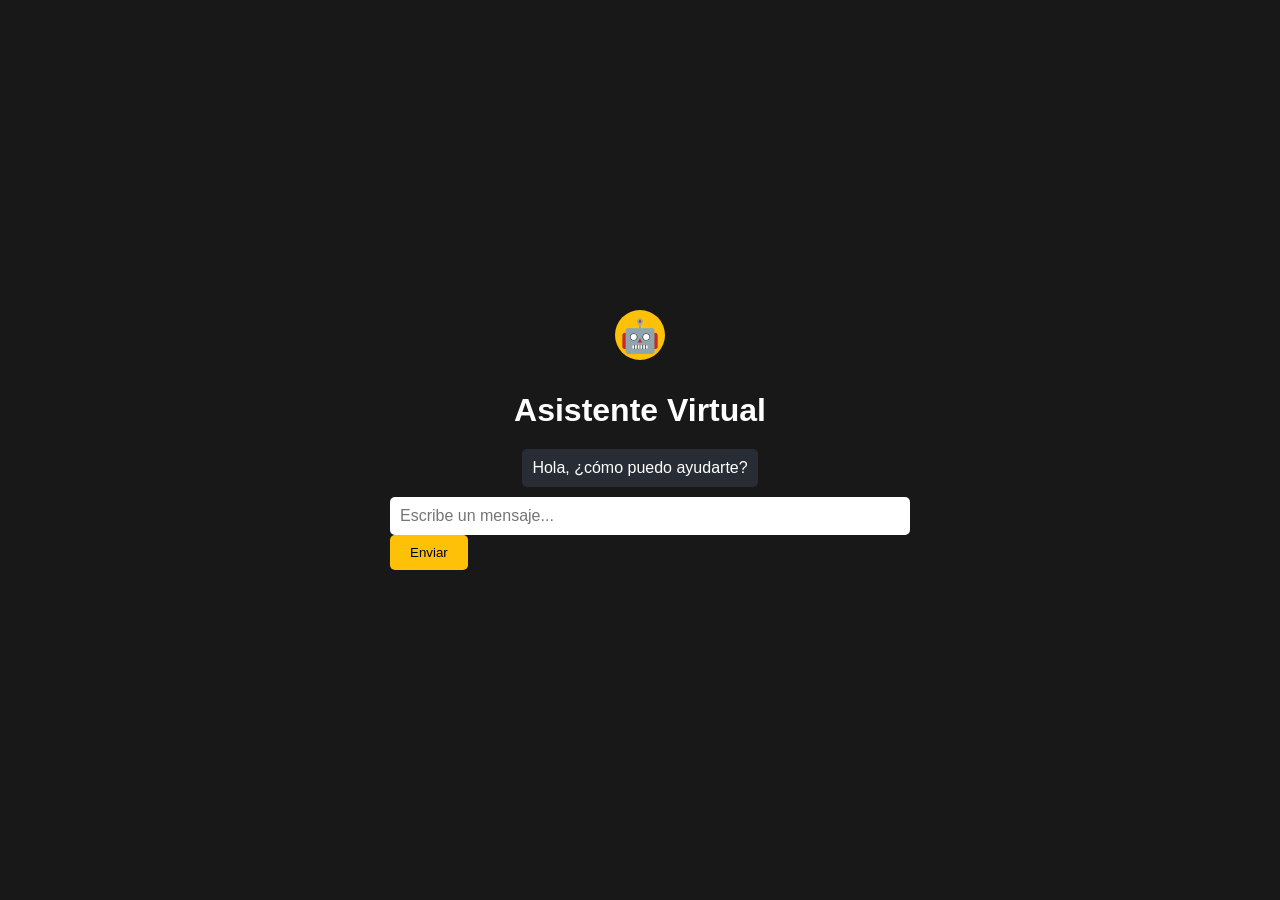
==== index.html @ 805182fa "chatbot" ====
<!DOCTYPE html>
<html lang="en">
<head>
    <meta charset="UTF-8">
    <meta name="viewport" content="width=device-width, initial-scale=1.0">
    <title>Asistente Virtual</title>
    <link rel="stylesheet" href="styles.css">
</head>
<body>
    <div class="container">
        <div class="avatar">
            
                <h1>🤖</h1>
            
        </div>
        <h1>Asistente Virtual</h1>
        <div class="chat-box" id="chat-box">
            <div class="message bot-message">
                Hola, ¿cómo puedo ayudarte?
            </div>
        </div>
        <div class="input-container">
            <input type="text" id="user-input" placeholder="Escribe un mensaje...">
            <button class="boton" onclick="sendMessage()">Enviar</button>
        </div>
    </div>
    <script src="scripts.js" defer></script>
</body>
</html>
---- styles.css ----
body {
    background-color: #181818;
    color: #fff;
    font-family: sans-serif;
    margin: 0;
    padding: 0;
}

.container {
    display: flex;
    flex-direction: column;
    align-items:center;
    justify-content:center;
    height: 100vh;
}

.avatar {
    width: 50px;
    height: 50px;
    border-radius: 50%;
    background-color: #FFC107;
    display: flex;
    align-items: center;
    justify-content: center;
    margin-bottom: 10px;
}

.avatar .face {
    width: 30px;
    height: 30px;
    border-radius: 50%;
    background-color: #FFF;
    display: flex;
    align-items: center;
    justify-content: center;
}

.avatar .face::before {
    content: '';
    display: block;
    width: 10px;
    height: 10px;
    background-color: #000;
    border-radius: 50%;
    margin: 5px auto;
}

h1 {
    margin-bottom: 20px;
}

.message user-mesage {

    background-color: #adb9d1;
    padding: 10px;
    border-radius: 5px;
    margin-bottom: 10px;
}

.message {
    background-color: #282C34;
    padding: 10px;
    border-radius: 5px;
    margin-bottom: 10px;

}

.input-container {
    width: 100%;
    max-width: 500px;
    margin-bottom: 20px;
}

input[type="text"] { width: 100%;
    padding: 10px;
    border: none;
    border-radius: 5px;
    font-size: 16px;
}

button {
    background-color: #FFC107;
    padding: 10px 20px;
    border: none;
    display: inline-block;
    border-radius: 5px;
    cursor: pointer;
    transition: background-color 0.3s;
}

input[type="submit"]:hover {
    background-color: #FFA07A;
}
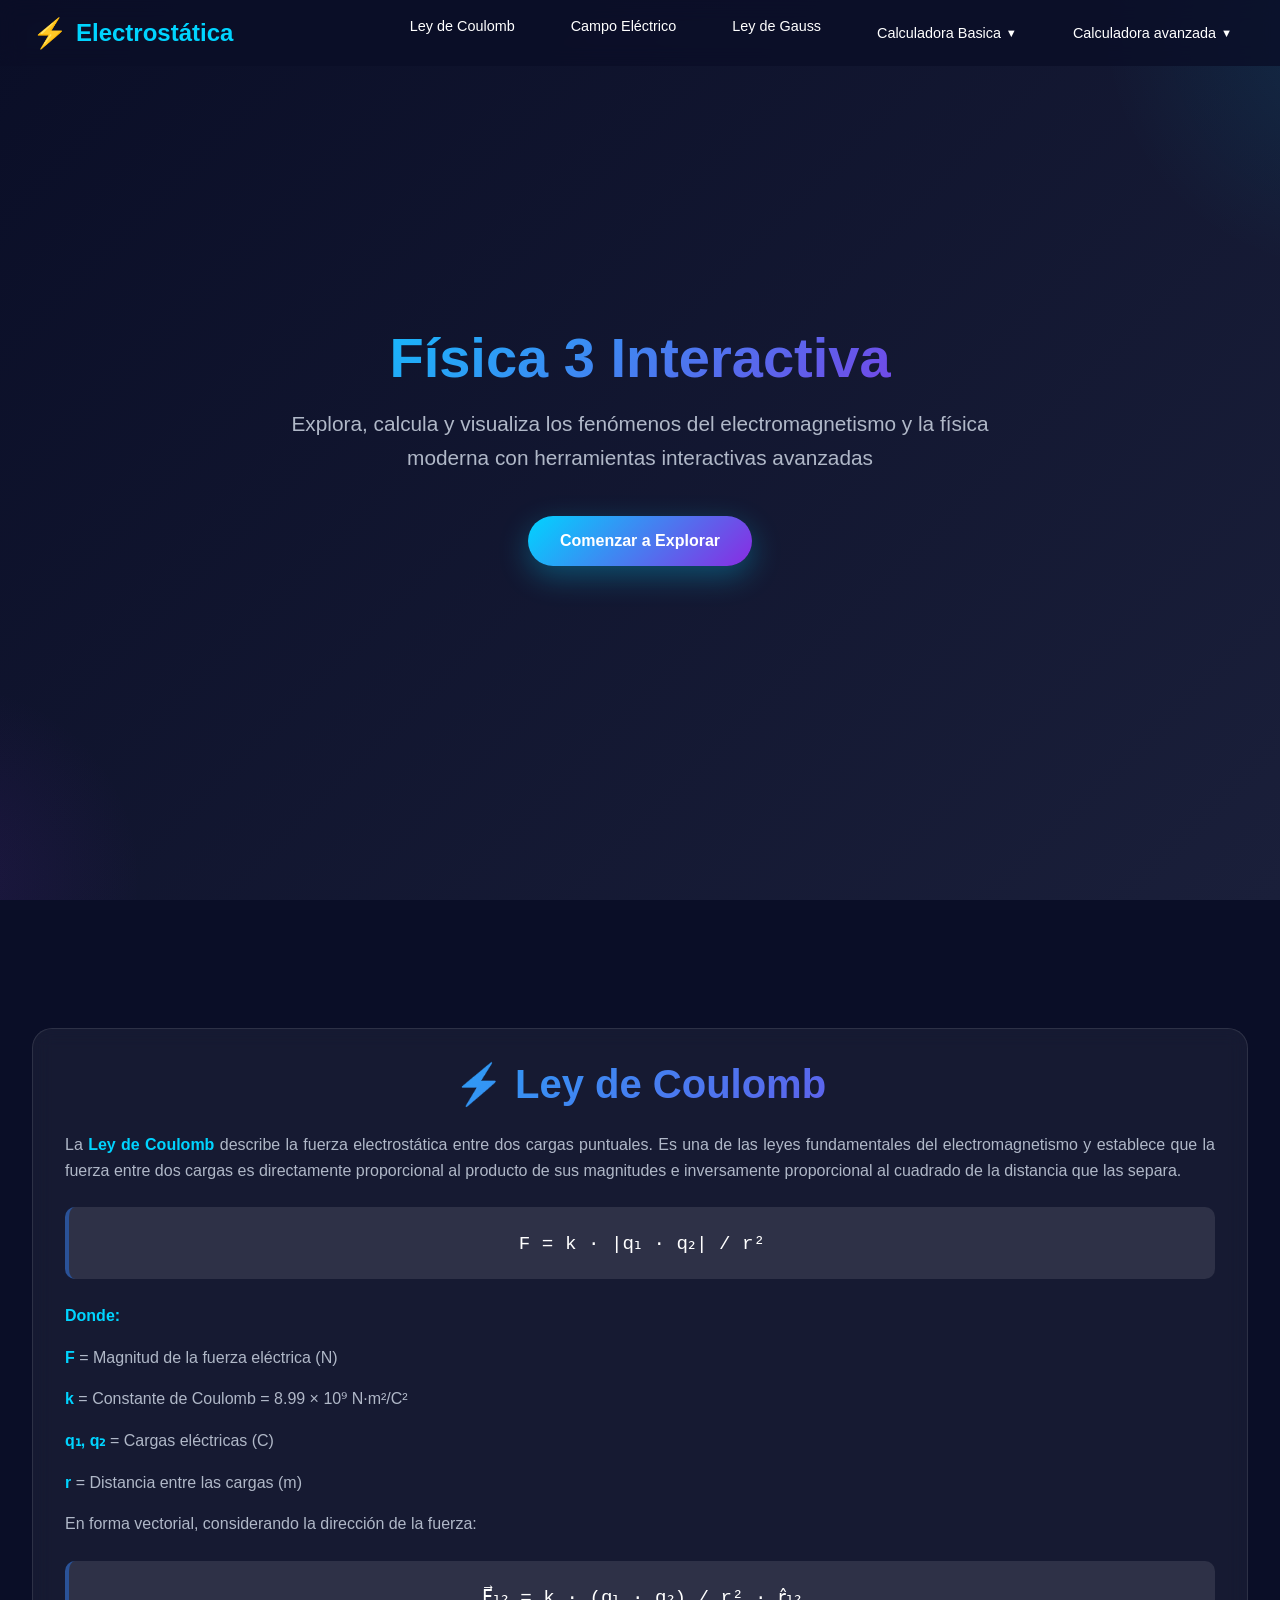
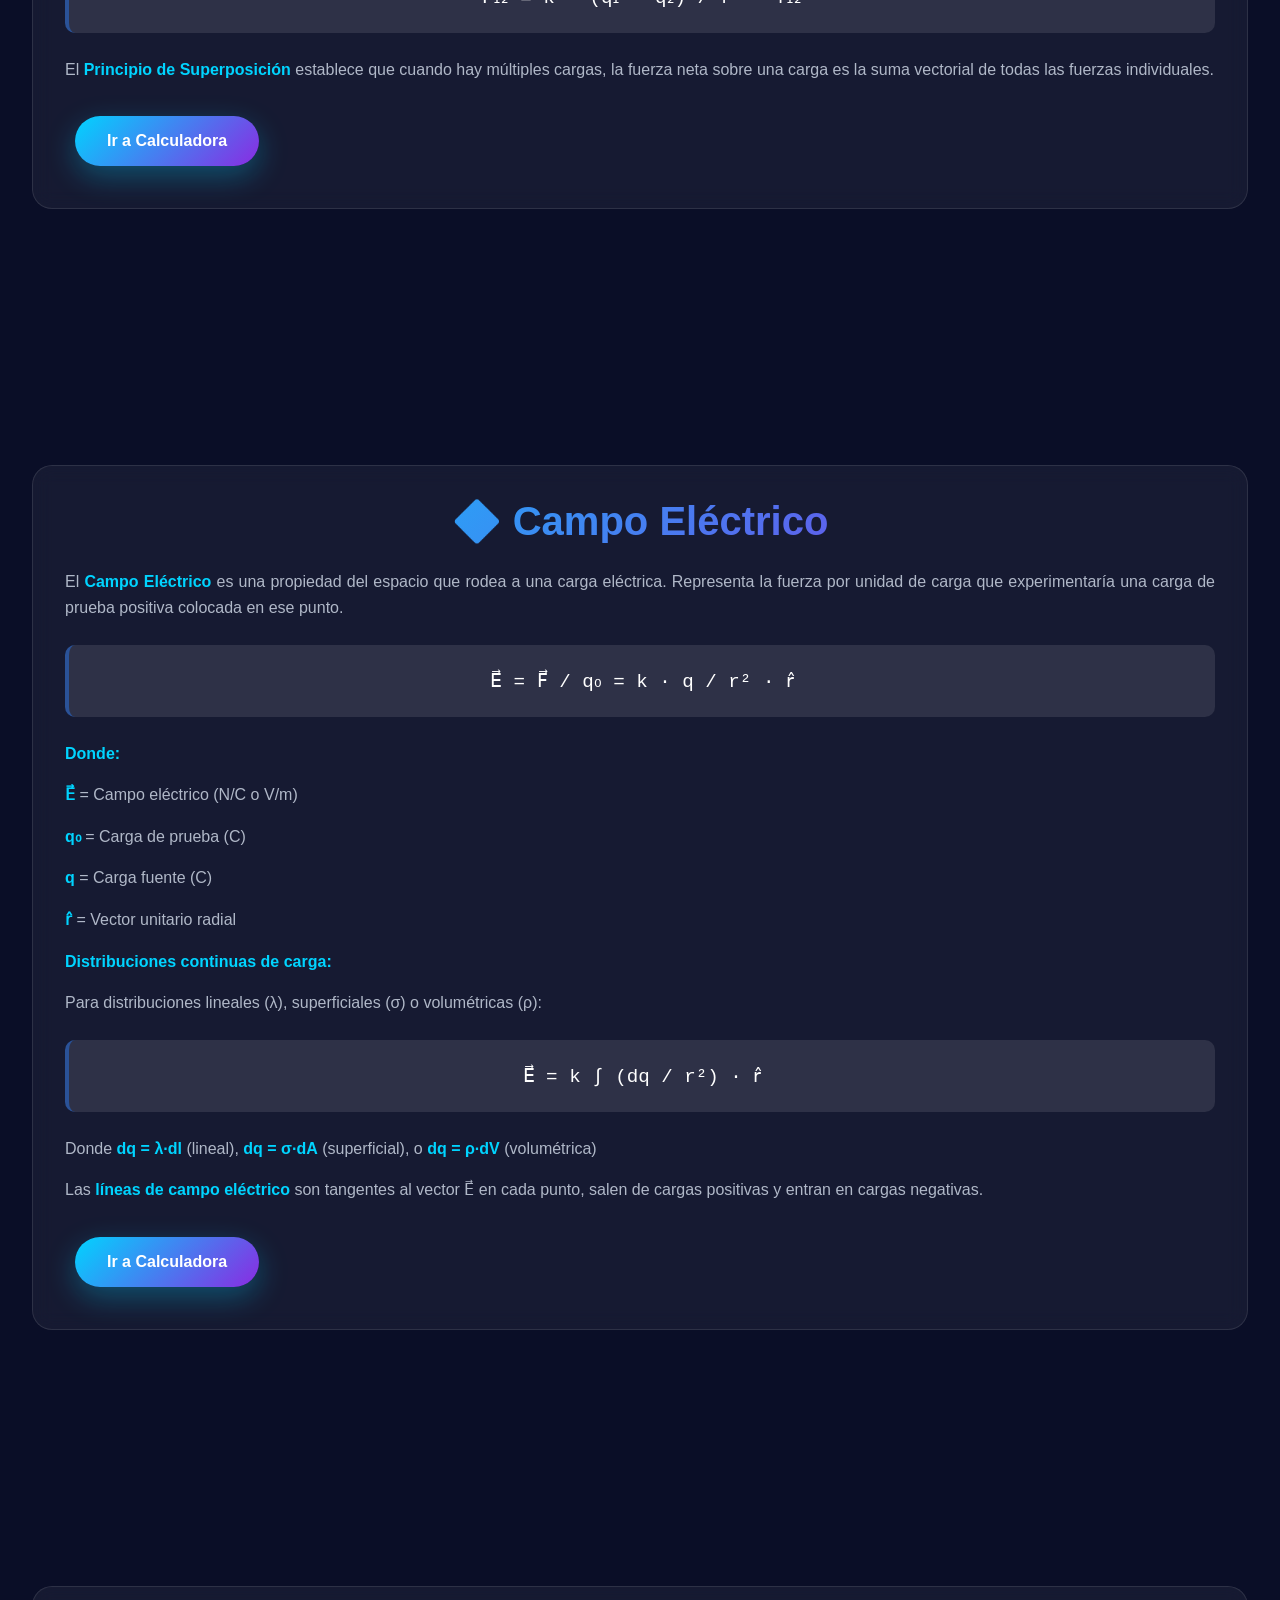
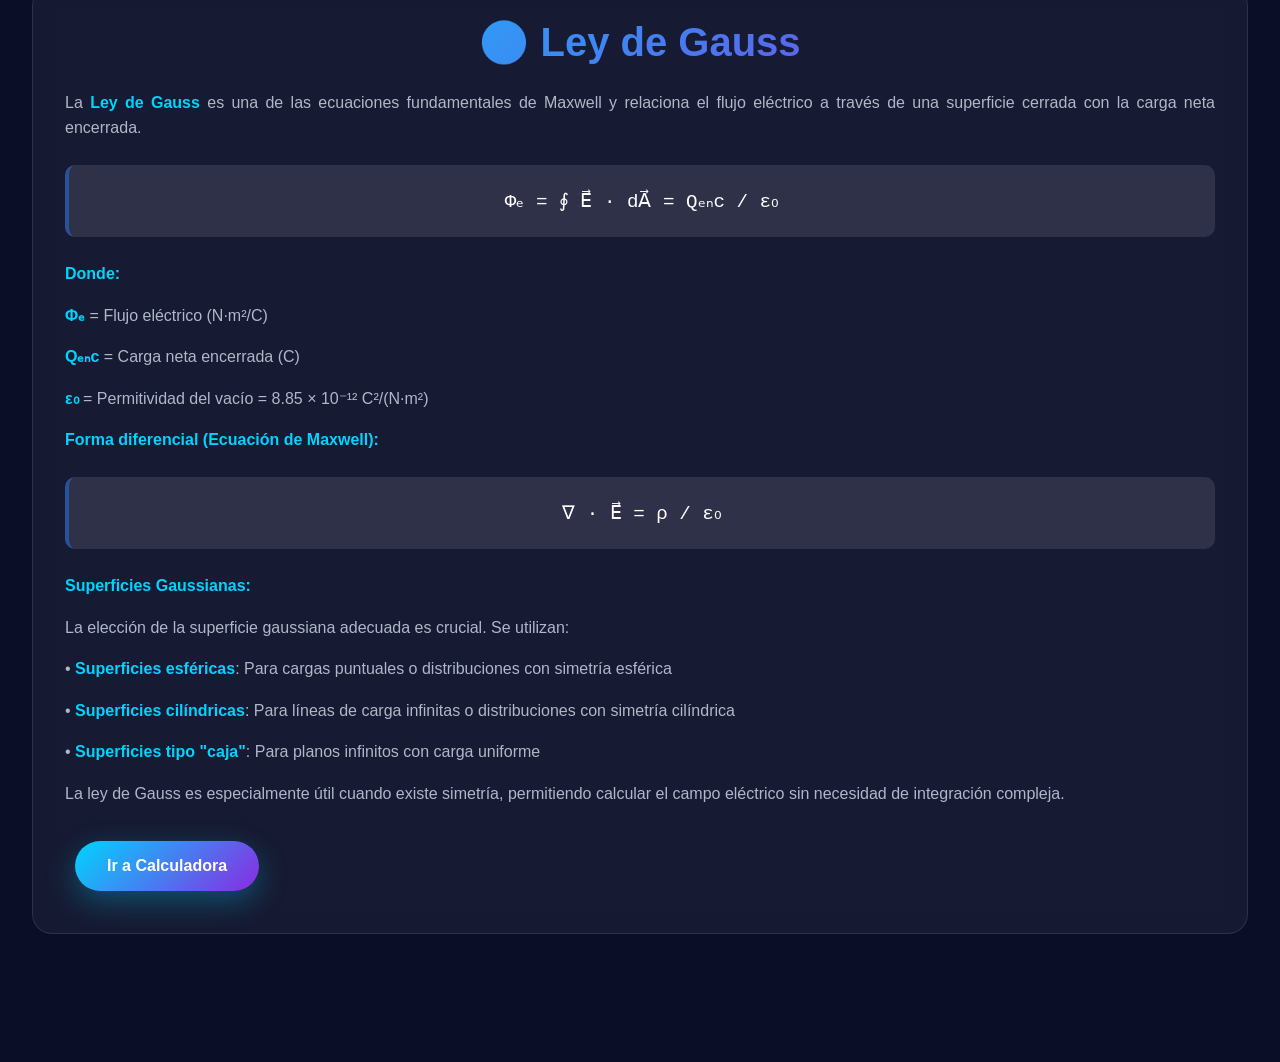
==== commit fc7932a0: "Create index.html" ====
--- a/index.html
+++ b/index.html
@@ -1,29 +1,727 @@
 <!DOCTYPE html>
-<html lang="en">
+<html lang="es">
 <head>
     <meta charset="UTF-8">
     <meta name="viewport" content="width=device-width, initial-scale=1.0">
-    <title>Asistente Virtual</title>
-    <link rel="stylesheet" href="styles.css">
+    <title>Física 3 - Electromagnetismo Interactivo</title>
+    <style>
+        * {
+            margin: 0;
+            padding: 0;
+            box-sizing: border-box;
+        }
+
+        body {
+            font-family: 'Segoe UI', Tahoma, Geneva, Verdana, sans-serif;
+            background: #0a0e27;
+            color: #fff;
+            overflow-x: hidden;
+        }
+
+        /* Navbar */
+        .navbar {
+            position: fixed;
+            top: 0;
+            width: 100%;
+            background: rgba(10, 14, 39, 0.8);
+            backdrop-filter: blur(10px);
+            padding: 1rem;
+            z-index: 1000;
+            transition: all 0.3s ease;
+        }
+
+        .navbar.scrolled {
+            background: rgba(10, 14, 39, 0.95);
+            box-shadow: 0 4px 30px rgba(0, 0, 0, 0.3);
+        }
+
+        .nav-container {
+            max-width: 1400px;
+            margin: 0 auto;
+            display: flex;
+            justify-content: space-between;
+            align-items: center;
+        }
+
+        .logo {
+            font-size: 1.2rem;
+            font-weight: 700;
+            color: #00d4ff;
+            text-decoration: none;
+            display: flex;
+            align-items: center;
+            gap: 0.5rem;
+            z-index: 1001;
+        }
+
+        .logo span {
+            font-size: 1.5rem;
+        }
+
+        .nav-menu {
+            display: flex;
+            list-style: none;
+            gap: 1.5rem;
+        }
+
+        .nav-menu a {
+            color: #fff;
+            text-decoration: none;
+            font-weight: 500;
+            transition: all 0.3s ease;
+            padding: 0.5rem 1rem;
+            border-radius: 8px;
+            font-size: 0.9rem;
+        }
+
+        .nav-menu a:hover {
+            color: #00d4ff;
+            background: rgba(0, 212, 255, 0.1);
+            transform: translateY(-2px);
+        }
+        
+        .hamburger {
+            display: none;
+            flex-direction: column;
+            cursor: pointer;
+            gap: 5px;
+            z-index: 1001;
+        }
+
+        .hamburger span {
+            width: 25px;
+            height: 3px;
+            background: #00d4ff;
+            border-radius: 3px;
+            transition: 0.3s;
+        }
+
+        .hamburger.active span:nth-child(1) {
+            transform: rotate(45deg) translate(7px, 7px);
+        }
+
+        .hamburger.active span:nth-child(2) {
+            opacity: 0;
+        }
+
+        .hamburger.active span:nth-child(3) {
+            transform: rotate(-45deg) translate(7px, -7px);
+        }
+
+        /* Dropdown */
+        .dropdown {
+            position: relative;
+        }
+
+        .dropdown-toggle {
+            cursor: pointer;
+            display: flex;
+            align-items: center;
+            gap: 0.3rem;
+        }
+
+        .dropdown-toggle::after {
+            content: '▼';
+            font-size: 0.7rem;
+            transition: transform 0.3s ease;
+        }
+
+        .dropdown:hover .dropdown-toggle::after {
+            transform: rotate(180deg);
+        }
+
+        .dropdown-menu {
+            position: absolute;
+            top: 100%;
+            left: 0;
+            background: rgba(10, 14, 39, 0.95);
+            min-width: 200px;
+            border-radius: 8px;
+            box-shadow: 0 8px 20px rgba(0, 0, 0, 0.15);
+            opacity: 0;
+            visibility: hidden;
+            transform: translateY(-10px);
+            transition: all 0.3s ease;
+            margin-top: 0.5rem;
+        }
+
+        .dropdown:hover .dropdown-menu {
+            opacity: 1;
+            visibility: visible;
+            transform: translateY(0);
+        }
+
+        .dropdown-menu a {
+            display: block;
+            padding: 0.75rem 1rem;
+            color: #fff;
+            text-decoration: none;
+            border-bottom: 1px solid rgba(255, 255, 255, 0.1);
+            transition: background 0.3s ease;
+        }
+
+        .dropdown-menu a:last-child {
+            border-bottom: none;
+        }
+
+        .dropdown-menu a:hover {
+            background: rgba(0, 212, 255, 0.2);
+        }
+
+        /* Hero Section */
+        .hero {
+            min-height: 100vh;
+            display: flex;
+            align-items: center;
+            justify-content: center;
+            background: linear-gradient(135deg, #0a0e27 0%, #1a1f3a 100%);
+            position: relative;
+            overflow: hidden;
+            padding: 2rem 1rem;
+        }
+
+        .hero::before {
+            content: '';
+            position: absolute;
+            width: min(500px, 80vw);
+            height: min(500px, 80vw);
+            background: radial-gradient(circle, rgba(0, 212, 255, 0.1) 0%, transparent 70%);
+            border-radius: 50%;
+            top: -25%;
+            right: -25%;
+            animation: pulse 4s ease-in-out infinite;
+        }
+
+        .hero::after {
+            content: '';
+            position: absolute;
+            width: min(400px, 70vw);
+            height: min(400px, 70vw);
+            background: radial-gradient(circle, rgba(138, 43, 226, 0.1) 0%, transparent 70%);
+            border-radius: 50%;
+            bottom: -20%;
+            left: -20%;
+            animation: pulse 5s ease-in-out infinite;
+        }
+
+        @keyframes pulse {
+            0%, 100% { transform: scale(1); opacity: 0.5; }
+            50% { transform: scale(1.1); opacity: 0.8; }
+        }
+
+        .hero-content {
+            max-width: 800px;
+            text-align: center;
+            position: relative;
+            z-index: 1;
+            animation: fadeInUp 1s ease;
+        }
+
+        @keyframes fadeInUp {
+            from {
+                opacity: 0;
+                transform: translateY(30px);
+            }
+            to {
+                opacity: 1;
+                transform: translateY(0);
+            }
+        }
+
+        .hero h1 {
+            font-size: clamp(2rem, 6vw, 3.5rem);
+            margin-bottom: 1rem;
+            background: linear-gradient(135deg, #00d4ff 0%, #8a2be2 100%);
+            -webkit-background-clip: text;
+            -webkit-text-fill-color: transparent;
+            line-height: 1.2;
+        }
+
+        .hero p {
+            font-size: clamp(1rem, 3vw, 1.3rem);
+            color: #b0b8c8;
+            margin-bottom: 2rem;
+            line-height: 1.6;
+            padding: 0 1rem;
+        }
+
+        /* Botón */
+        .cta-button {
+            display: inline-block;
+            padding: 1rem 2rem;
+            margin: 10px;
+            background: linear-gradient(135deg, #00d4ff 0%, #8a2be2 100%);
+            color: #fff;
+            text-decoration: none;
+            border-radius: 50px;
+            font-weight: 600;
+            font-size: clamp(0.9rem, 2.5vw, 1rem);
+            transition: all 0.3s ease;
+            box-shadow: 0 10px 30px rgba(0, 212, 255, 0.3);
+        }
+
+        .cta-button:hover {
+            transform: translateY(-3px);
+            box-shadow: 0 15px 40px rgba(0, 212, 255, 0.5);
+        }
+
+        .cta-button:active {
+            transform: translateY(-1px);
+        }
+
+        /* Sections */
+        .section {
+            min-height: 100vh;
+            padding: clamp(3rem, 10vw, 6rem) 1rem;
+            max-width: 1400px;
+            margin: 0 auto;
+        }
+
+        .section-title {
+            font-size: clamp(1.8rem, 5vw, 2.5rem);
+            margin-bottom: 1rem;
+            text-align: center;
+            background: linear-gradient(135deg, #00d4ff 0%, #8a2be2 100%);
+            -webkit-background-clip: text;
+            -webkit-text-fill-color: transparent;
+        }
+
+        .section-subtitle {
+            text-align: center;
+            color: #b0b8c8;
+            font-size: clamp(0.95rem, 2.5vw, 1.1rem);
+            margin-bottom: 2rem;
+        }
+
+        .content-grid {
+            display: grid;
+            grid-template-columns: repeat(auto-fit, minmax(min(300px, 100%), 1fr));
+            gap: 2rem;
+            margin-top: 2rem;
+        }
+
+        .card {
+            background: rgba(255, 255, 255, 0.05);
+            backdrop-filter: blur(10px);
+            border: 1px solid rgba(255, 255, 255, 0.1);
+            border-radius: 20px;
+            padding: clamp(1.5rem, 4vw, 2rem);
+            transition: all 0.3s ease;
+        }
+
+        .card:hover {
+            transform: translateY(-10px);
+            background: rgba(255, 255, 255, 0.08);
+            box-shadow: 0 20px 40px rgba(0, 212, 255, 0.2);
+        }
+
+        .card-icon {
+            font-size: clamp(2rem, 6vw, 3rem);
+            margin-bottom: 1rem;
+        }
+
+        .card h3 {
+            font-size: clamp(1.2rem, 3.5vw, 1.5rem);
+            margin-bottom: 0.5rem;
+            color: #00d4ff;
+        }
+
+        .card strong {
+            font-size: clamp(0.9rem, 2.5vw, 1rem);
+            margin-bottom: 0.5rem;
+            color: #00d4ff;
+        }
+
+        .card p {
+            color: #b0b8c8;
+            line-height: 1.6;
+            font-size: clamp(0.9rem, 2.5vw, 1rem);
+            margin-bottom: 0.8rem;
+        }
+
+        .theory-content {
+            margin: 1.5rem 0;
+        }
+
+        .theory-content p {
+            margin-bottom: 1rem;
+            text-align: justify;
+        }
+
+        .formula {
+            background: rgba(255, 255, 255, 0.1);
+            padding: clamp(1rem, 3vw, 1.5rem);
+            border-radius: 10px;
+            margin: 1.5rem 0;
+            border-left: 4px solid #2a5298;
+            font-family: 'Courier New', monospace;
+            font-size: clamp(0.9rem, 2.5vw, 1.2rem);
+            text-align: center;
+            overflow-x: auto;
+            word-wrap: break-word;
+        }
+
+        /* Botón scroll to top */
+        .scroll-top {
+            position: fixed;
+            bottom: 20px;
+            right: 20px;
+            background: linear-gradient(135deg, #00d4ff 0%, #8a2be2 100%);
+            color: white;
+            border: none;
+            padding: 12px 15px;
+            border-radius: 50%;
+            font-size: 20px;
+            cursor: pointer;
+            box-shadow: 0 4px 15px rgba(0, 212, 255, 0.4);
+            transition: all 0.3s ease;
+            opacity: 0;
+            visibility: hidden;
+            z-index: 999;
+        }
+
+        .scroll-top.visible {
+            opacity: 1;
+            visibility: visible;
+        }
+
+        .scroll-top:hover {
+            transform: translateY(-5px);
+            box-shadow: 0 6px 20px rgba(0, 212, 255, 0.6);
+        }
+
+        /* Tablets */
+        @media (min-width: 768px) {
+            .navbar {
+                padding: 1rem 2rem;
+            }
+
+            .logo {
+                font-size: 1.5rem;
+            }
+
+            .logo span {
+                font-size: 1.8rem;
+            }
+
+            .section {
+                padding: 6rem 2rem;
+            }
+
+            .hero {
+                padding: 2rem;
+            }
+        }
+
+        /* Mobile */
+        @media (max-width: 767px) {
+            .hamburger {
+                display: flex;
+            }
+
+            .nav-menu {
+                position: fixed;
+                left: -100%;
+                top: 60px;
+                flex-direction: column;
+                background: rgba(10, 14, 39, 0.98);
+                width: 100%;
+                text-align: center;
+                transition: left 0.3s ease;
+                padding: 1rem 0;
+                gap: 0;
+                max-height: calc(100vh - 60px);
+                overflow-y: auto;
+                box-shadow: 0 10px 30px rgba(0, 0, 0, 0.5);
+            }
+
+            .nav-menu.active {
+                left: 0;
+            }
+
+            .nav-menu li {
+                width: 100%;
+                padding: 0.5rem 0;
+            }
+
+            .nav-menu a {
+                display: block;
+                width: 100%;
+                padding: 1rem;
+            }
+
+            .dropdown-menu {
+                position: static;
+                opacity: 1;
+                visibility: visible;
+                transform: none;
+                box-shadow: none;
+                display: none;
+                background: rgba(0, 212, 255, 0.05);
+                margin: 0.5rem 1rem;
+            }
+
+            .dropdown.active .dropdown-menu {
+                display: block;
+            }
+
+            .dropdown-toggle::after {
+                margin-left: auto;
+            }
+
+            .dropdown-toggle {
+                width: 100%;
+                justify-content: space-between;
+                padding: 1rem;
+            }
+
+            .content-grid {
+                grid-template-columns: 1fr;
+            }
+
+            .cta-button {
+                padding: 0.8rem 1.5rem;
+                margin: 8px;
+            }
+
+            .formula {
+                font-size: 0.85rem;
+                padding: 0.8rem;
+            }
+        }
+
+        /* Desktop grande */
+        @media (min-width: 1200px) {
+            .section {
+                padding: 8rem 2rem;
+            }
+        }
+
+        /* Muy pequeño */
+        @media (max-width: 380px) {
+            .card {
+                padding: 1.2rem;
+            }
+
+            .cta-button {
+                padding: 0.7rem 1.2rem;
+            }
+
+            .hero h1 {
+                font-size: 1.8rem;
+            }
+        }
+    </style>
 </head>
 <body>
-    <div class="container">
-        <div class="avatar">
-            
-                <h1>🤖</h1>
-            
-        </div>
-        <h1>Asistente Virtual</h1>
-        <div class="chat-box" id="chat-box">
-            <div class="message bot-message">
-                Hola, ¿cómo puedo ayudarte?
+    <!-- Navbar -->
+    <nav class="navbar" id="navbar">
+        <div class="nav-container">
+            <a href="#inicio" class="logo">
+                <span>⚡</span> Electrostática
+            </a>
+            <ul class="nav-menu" id="navMenu">
+                <li><a href="#coulomb">Ley de Coulomb</a></li>
+                <li><a href="#campo">Campo Eléctrico</a></li>
+                <li><a href="#gauss">Ley de Gauss</a></li>
+                <li class="dropdown">
+                    <a class="dropdown-toggle">Calculadora Basica</a>
+                    <div class="dropdown-menu">
+                        <a href="calc_Basica.html?calc=coulomb">Ley de Coulomb</a>
+                        <a href="calc_Basica.html?calc=electric-field">Campo Eléctrico</a>
+                        <a href="calc_Basica.html?calc=gauss">Ley de Gauss</a>
+                    </div>
+                </li>
+                <li class="dropdown">
+                    <a class="dropdown-toggle">Calculadora avanzada</a>
+                    <div class="dropdown-menu">
+                        <a href="#calc-coulomb">Ley de Coulomb</a>
+                        <a href="#calc-campo">Campo Eléctrico</a>
+                        <a href="#calc-gauss">Ley de Gauss</a>
+                    </div>
+                </li>
+            </ul>
+            <div class="hamburger" id="hamburger">
+                <span></span>
+                <span></span>
+                <span></span>
             </div>
         </div>
-        <div class="input-container">
-            <input type="text" id="user-input" placeholder="Escribe un mensaje...">
-            <button class="boton" onclick="sendMessage()">Enviar</button>
+    </nav>
+
+    <!-- Hero Section -->
+    <section class="hero" id="inicio">
+        <div class="hero-content">
+            <h1>Física 3 Interactiva</h1>
+            <p>Explora, calcula y visualiza los fenómenos del electromagnetismo y la física moderna con herramientas interactivas avanzadas</p>
+            <a href="#coulomb" class="cta-button">Comenzar a Explorar</a>
         </div>
-    </div>
-    <script src="scripts.js" defer></script>
+    </section>
+
+    <!-- Ley de Coulomb Section -->
+    <section class="section" id="electrostatica">
+        <div class="card" id="coulomb">
+            <h2 class="section-title">⚡ Ley de Coulomb</h2>
+            <div class="theory-content">
+                <p>La <strong>Ley de Coulomb</strong> describe la fuerza electrostática entre dos cargas puntuales. Es una de las leyes fundamentales del electromagnetismo y establece que la fuerza entre dos cargas es directamente proporcional al producto de sus magnitudes e inversamente proporcional al cuadrado de la distancia que las separa.</p>
+                
+                <div class="formula">
+                    F = k · |q₁ · q₂| / r²
+                </div>
+                
+                <p><strong>Donde:</strong></p>
+                <p><strong>F</strong> = Magnitud de la fuerza eléctrica (N)</p>
+                <p><strong>k</strong> = Constante de Coulomb = 8.99 × 10⁹ N·m²/C²</p>
+                <p><strong>q₁, q₂</strong> = Cargas eléctricas (C)</p>
+                <p><strong>r</strong> = Distancia entre las cargas (m)</p>
+
+                <p>En forma vectorial, considerando la dirección de la fuerza:</p>
+                
+                <div class="formula">
+                    F⃗₁₂ = k · (q₁ · q₂) / r² · r̂₁₂
+                </div>
+                
+                <p>El <strong>Principio de Superposición</strong> establece que cuando hay múltiples cargas, la fuerza neta sobre una carga es la suma vectorial de todas las fuerzas individuales.</p>
+            </div>
+            <div>
+                <a href="calc_Basica.html?calc=coulomb" class="cta-button">Ir a Calculadora</a>
+            </div>
+        </div>
+    </section>
+
+    <!-- Campo Eléctrico Section -->
+    <section class="section" id="magnetismo">
+        <div class="card" id="campo">
+            <h2 class="section-title">🔷 Campo Eléctrico</h2>
+            <div class="theory-content">
+                <p>El <strong>Campo Eléctrico</strong> es una propiedad del espacio que rodea a una carga eléctrica. Representa la fuerza por unidad de carga que experimentaría una carga de prueba positiva colocada en ese punto.</p>
+                
+                <div class="formula">
+                    E⃗ = F⃗ / q₀ = k · q / r² · r̂
+                </div>
+                
+                <p><strong>Donde:</strong></p>
+                <p><strong>E⃗</strong> = Campo eléctrico (N/C o V/m)</p>
+                <p><strong>q₀</strong> = Carga de prueba (C)</p>
+                <p><strong>q</strong> = Carga fuente (C)</p>
+                <p><strong>r̂</strong> = Vector unitario radial</p>
+
+                <p><strong>Distribuciones continuas de carga:</strong></p>
+                <p>Para distribuciones lineales (λ), superficiales (σ) o volumétricas (ρ):</p>
+                
+                <div class="formula">
+                    E⃗ = k ∫ (dq / r²) · r̂
+                </div>
+                
+                <p>Donde <strong>dq = λ·dl</strong> (lineal), <strong>dq = σ·dA</strong> (superficial), o <strong>dq = ρ·dV</strong> (volumétrica)</p>
+
+                <p>Las <strong>líneas de campo eléctrico</strong> son tangentes al vector E⃗ en cada punto, salen de cargas positivas y entran en cargas negativas.</p>
+            </div>
+            <div>
+                <a href="calc_Basica.html?calc=electric-field" class="cta-button">Ir a Calculadora</a>   
+            </div>
+        </div>
+    </section>
+
+    <!-- Ley de Gauss Section -->
+    <section class="section" id="circuitos">
+        <div class="card" id="gauss">
+            <h2 class="section-title">🔵 Ley de Gauss</h2>
+            <div class="theory-content">
+                <p>La <strong>Ley de Gauss</strong> es una de las ecuaciones fundamentales de Maxwell y relaciona el flujo eléctrico a través de una superficie cerrada con la carga neta encerrada.</p>
+                
+                <div class="formula">
+                    Φₑ = ∮ E⃗ · dA⃗ = Qₑₙc / ε₀
+                </div>
+                
+                <p><strong>Donde:</strong></p>
+                <p><strong>Φₑ</strong> = Flujo eléctrico (N·m²/C)</p>
+                <p><strong>Qₑₙc</strong> = Carga neta encerrada (C)</p>
+                <p><strong>ε₀</strong> = Permitividad del vacío = 8.85 × 10⁻¹² C²/(N·m²)</p>
+
+                <p><strong>Forma diferencial (Ecuación de Maxwell):</strong></p>
+                
+                <div class="formula">
+                    ∇ · E⃗ = ρ / ε₀
+                </div>
+
+                <p><strong>Superficies Gaussianas:</strong></p>
+                <p>La elección de la superficie gaussiana adecuada es crucial. Se utilizan:</p>
+                <p>• <strong>Superficies esféricas</strong>: Para cargas puntuales o distribuciones con simetría esférica</p>
+                <p>• <strong>Superficies cilíndricas</strong>: Para líneas de carga infinitas o distribuciones con simetría cilíndrica</p>
+                <p>• <strong>Superficies tipo "caja"</strong>: Para planos infinitos con carga uniforme</p>
+
+                <p>La ley de Gauss es especialmente útil cuando existe simetría, permitiendo calcular el campo eléctrico sin necesidad de integración compleja.</p>
+            </div>
+            <div>
+                <a href="calc_Basica.html?calc=gauss" class="cta-button">Ir a Calculadora</a>
+            </div>
+        </div>
+    </section>
+
+    <!-- Scroll to top button -->
+    <a href="#inicio" class="scroll-top" id="btnTop">↑</a>
+
+    <script>
+        // Navbar scroll effect
+        const navbar = document.getElementById('navbar');
+        const btnTop = document.getElementById('btnTop');
+
+        window.addEventListener('scroll', () => {
+            if (window.scrollY > 50) {
+                navbar.classList.add('scrolled');
+            } else {
+                navbar.classList.remove('scrolled');
+            }
+
+            // Show/hide scroll to top button
+            if (window.scrollY > 300) {
+                btnTop.classList.add('visible');
+            } else {
+                btnTop.classList.remove('visible');
+            }
+        });
+
+        // Hamburger menu
+        const hamburger = document.getElementById('hamburger');
+        const navMenu = document.getElementById('navMenu');
+
+        hamburger.addEventListener('click', () => {
+            hamburger.classList.toggle('active');
+            navMenu.classList.toggle('active');
+        });
+
+        // Close menu when clicking on a link
+        document.querySelectorAll('.nav-menu a').forEach(link => {
+            link.addEventListener('click', () => {
+                hamburger.classList.remove('active');
+                navMenu.classList.remove('active');
+            });
+        });
+
+        // Mobile dropdown toggle
+        document.querySelectorAll('.dropdown').forEach(dropdown => {
+            dropdown.addEventListener('click', (e) => {
+                if (window.innerWidth <= 767) {
+                    dropdown.classList.toggle('active');
+                    e.stopPropagation();
+                }
+            });
+        });
+
+        // Smooth scroll
+        document.querySelectorAll('a[href^="#"]').forEach(anchor => {
+            anchor.addEventListener('click', function (e) {
+                e.preventDefault();
+                const target = document.querySelector(this.getAttribute('href'));
+                if (target) {
+                    target.scrollIntoView({
+                        behavior: 'smooth',
+                        block: 'start'
+                    });
+                }
+            });
+        });
+    </script>
 </body>
-</html>+</html>
